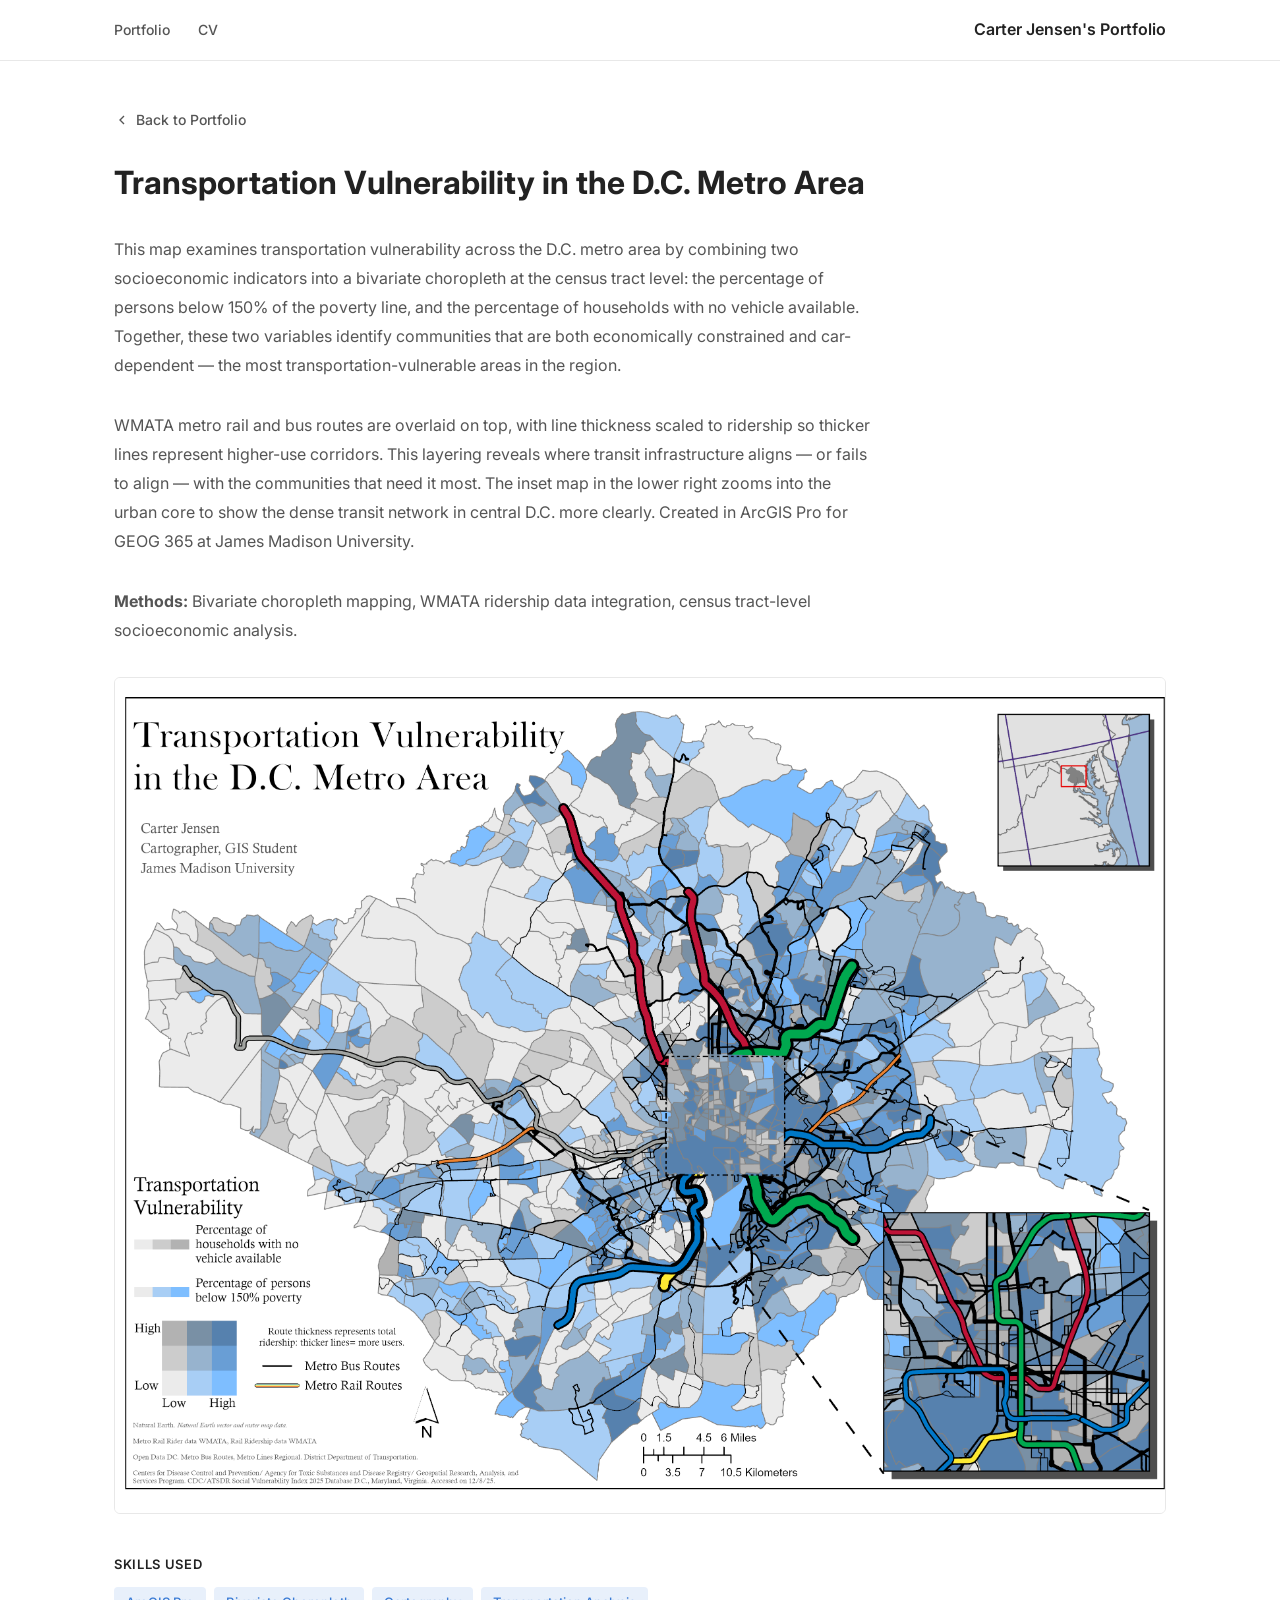
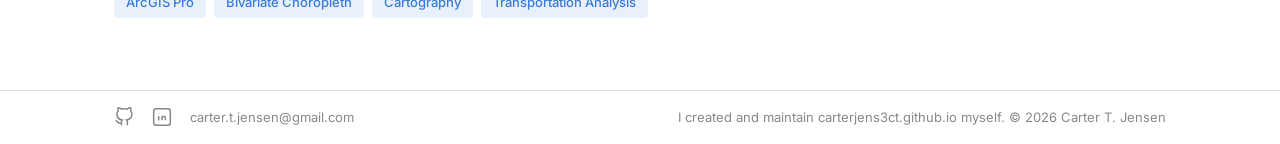
==== projects/dc-transportation-vulnerability.html @ 80cbfb77 "final project additions" ====
<!DOCTYPE html>
<html lang="en">
<head>
  <meta charset="UTF-8" />
  <meta name="viewport" content="width=device-width, initial-scale=1.0" />
  <title>Transportation Vulnerability in the D.C. Metro Area | Carter Jensen</title>
  <link rel="stylesheet" href="../style.css" />
  <link href="https://fonts.googleapis.com/css2?family=Inter:wght@400;500;600;700&display=swap" rel="stylesheet" />
</head>
<body>

  <!-- SECTION: Navigation Bar -->
  <nav class="navbar">
    <div class="nav-container">
      <ul class="nav-links" id="navLinks">
        <li><a href="../index.html">Portfolio</a></li>
        <li><a href="../assets/carter-jensen-cv.pdf" target="_blank" rel="noopener noreferrer">CV</a></li>
      </ul>
      <span class="nav-name">Carter Jensen's Portfolio</span>
      <button class="hamburger" id="hamburger" aria-label="Open menu">
        <span></span><span></span><span></span>
      </button>
    </div>
  </nav>

  <!-- SECTION: Project Detail -->
  <div class="detail-page">
    <div class="section-container">

      <!-- Back link -->
      <a href="../index.html" class="back-link">
        <svg xmlns="http://www.w3.org/2000/svg" viewBox="0 0 24 24" fill="none" stroke="currentColor" stroke-width="2">
          <polyline points="15 18 9 12 15 6"/>
        </svg>
        Back to Portfolio
      </a>

      <h1 class="detail-title">Transportation Vulnerability in the D.C. Metro Area</h1>

      <!-- Description moved to top -->
      <p class="detail-desc">
        This map examines transportation vulnerability across the D.C. metro area by combining two
        socioeconomic indicators into a bivariate choropleth at the census tract level: the percentage
        of persons below 150% of the poverty line, and the percentage of households with no vehicle
        available. Together, these two variables identify communities that are both economically
        constrained and car-dependent — the most transportation-vulnerable areas in the region.
      </p>

      <p class="detail-desc">
        WMATA metro rail and bus routes are overlaid on top, with line thickness scaled to ridership
        so thicker lines represent higher-use corridors. This layering reveals where transit
        infrastructure aligns — or fails to align — with the communities that need it most. The
        inset map in the lower right zooms into the urban core to show the dense transit network
        in central D.C. more clearly. Created in ArcGIS Pro for GEOG 365 at James Madison University.
      </p>

      <p class="detail-desc">
        <strong>Methods:</strong> Bivariate choropleth mapping, WMATA ridership data integration, census tract-level socioeconomic analysis.
      </p>

      <!-- Project image -->
      <img
        src="../assets/projects/dc-transportation-vulnerability.png"
        alt="Bivariate choropleth map of transportation vulnerability in the D.C. metro area"
        class="detail-img"
        onerror="this.style.display='none';"
      />

      <!-- Skills section -->
      <p class="detail-skills-label">Skills Used</p>
      <div class="detail-skills">
        <span class="tag">ArcGIS Pro</span>
        <span class="tag">Bivariate Choropleth</span>
        <span class="tag">Cartography</span>
        <span class="tag">Transportation Analysis</span>
      </div>

    </div>
  </div>

  <!-- SECTION: Footer -->
  <footer class="footer">
    <div class="footer-container">
      <div class="footer-icons">
        <a href="https://github.com/carterjen3ct" target="_blank" rel="noopener noreferrer" class="footer-icon-link" aria-label="GitHub">
          <svg xmlns="http://www.w3.org/2000/svg" viewBox="0 0 24 24" fill="none" stroke="currentColor" stroke-width="1.8">
            <path d="M9 19c-5 1.5-5-2.5-7-3m14 6v-3.87a3.37 3.37 0 0 0-.94-2.61c3.14-.35 6.44-1.54 6.44-7A5.44 5.44 0 0 0 20 4.77 5.07 5.07 0 0 0 19.91 1S18.73.65 16 2.48a13.38 13.38 0 0 0-7 0C6.27.65 5.09 1 5.09 1A5.07 5.07 0 0 0 5 4.77a5.44 5.44 0 0 0-1.5 3.78c0 5.42 3.3 6.61 6.44 7A3.37 3.37 0 0 0 9 18.13V22"/>
          </svg>
        </a>
        <a href="https://www.linkedin.com/in/carter-t-jensen0/" target="_blank" rel="noopener noreferrer" class="footer-icon-link" aria-label="LinkedIn">
          <svg xmlns="http://www.w3.org/2000/svg" viewBox="0 0 24 24" fill="none" stroke="currentColor" stroke-width="1.8">
            <rect x="2" y="2" width="20" height="20" rx="3"/>
            <line x1="8" y1="11" x2="8" y2="16"/>
            <line x1="8" y1="8" x2="8" y2="8.5"/>
            <polyline points="12,11 12,16"/>
            <path d="M12 13a2 2 0 0 1 4 0v3"/>
          </svg>
        </a>
        <!-- Email — plain text address, no icon -->
        <a href="mailto:carter.t.jensen@gmail.com" class="footer-email-link">carter.t.jensen@gmail.com</a>
      </div>
      <p class="footer-text">I created and maintain carterjens3ct.github.io myself. &copy; 2026 Carter T. Jensen</p>
    </div>
  </footer>

  <script src="../script.js"></script>

</body>
</html>
---- style.css ----
/* =============================================
   GLOBAL RESET & BASE STYLES
   Remove default browser spacing and set the
   base font and box-sizing for the whole page.
============================================= */
*, *::before, *::after {
  box-sizing: border-box;
  margin: 0;
  padding: 0;
}

html {
  /* Makes anchor links scroll smoothly instead of jumping */
  scroll-behavior: smooth;
}

body {
  font-family: 'Inter', sans-serif;
  font-size: 16px;
  color: #222222;
  background-color: #ffffff;
  line-height: 1.6;
}

a {
  text-decoration: none;
  color: inherit;
}

img {
  display: block;
  max-width: 100%;
}


/* =============================================
   REUSABLE LAYOUT CONTAINERS
   Centers page content and adds side padding.
   Used inside each section to keep things aligned.
============================================= */
.section-container,
.nav-container,
.hero-container,
.footer-container {
  max-width: 1100px;
  margin: 0 auto;
  padding: 0 24px;
}


/* =============================================
   REUSABLE BUTTON STYLES
   .btn is the base. Add .btn-primary for filled blue,
   .btn-secondary for outlined, .btn-small for compact.
============================================= */
.btn {
  display: inline-block;
  padding: 10px 22px;
  border-radius: 6px;
  font-size: 15px;
  font-weight: 500;
  cursor: pointer;
  transition: opacity 0.15s ease;
  border: none;
}

.btn-primary {
  background-color: #3A7BD5;
  color: #ffffff;
}

.btn-secondary {
  background-color: transparent;
  color: #3A7BD5;
  border: 1.5px solid #3A7BD5;
}

.btn:hover {
  opacity: 0.85;
}

.btn-small {
  padding: 7px 16px;
  font-size: 13px;
}


/* =============================================
   REUSABLE TAG PILL STYLES
   Used on project tiles, detail pages, and popup modals.
============================================= */
.tag {
  font-size: 12px;
  font-weight: 500;
  color: #3A7BD5;
  background-color: #e8f0fb;
  border-radius: 4px;
  padding: 3px 9px;
}


/* =============================================
   NAVIGATION BAR
   Sticky top bar. Links on the left, name on the right.
   Hamburger menu shows on mobile.
============================================= */
.navbar {
  position: sticky;
  top: 0;
  background-color: #ffffff;
  border-bottom: 1px solid #e8e8e8;
  z-index: 100;
}

.nav-container {
  display: flex;
  align-items: center;
  justify-content: space-between;
  height: 60px;
}

/* Left side: nav links */
.nav-links {
  list-style: none;
  display: flex;
  gap: 28px;
}

.nav-links a {
  font-size: 14px;
  font-weight: 500;
  color: #555555;
  transition: color 0.15s ease;
  white-space: nowrap;
}

.nav-links a:hover {
  color: #3A7BD5;
}

/* Right side: site name — plain text, not a link */
.nav-name {
  font-size: 16px;
  font-weight: 600;
  color: #222222;
  white-space: nowrap;
}

/* Hamburger button — hidden on desktop, visible on mobile */
.hamburger {
  display: none;
  flex-direction: column;
  gap: 5px;
  background: none;
  border: none;
  cursor: pointer;
  padding: 4px;
}

.hamburger span {
  display: block;
  width: 22px;
  height: 2px;
  background-color: #333333;
  border-radius: 2px;
}


/* =============================================
   HERO / ABOUT ME SECTION
   Two columns: text on the left, photo on the right.
   Collapses to single column on smaller screens.
============================================= */
.hero {
  padding: 72px 0 64px;
  background-color: #ffffff;
}

.hero-container {
  display: flex;
  align-items: center;
  gap: 56px;
}

.hero-text {
  flex: 1;
}

.hero-text h1 {
  font-size: 42px;
  font-weight: 700;
  color: #222222;
  margin-bottom: 8px;
  line-height: 1.2;
}

.hero-subtitle {
  font-size: 18px;
  font-weight: 600;
  color: #222222;
  margin-bottom: 20px;
}

.hero-bio {
  font-size: 16px;
  color: #555555;
  line-height: 1.7;
  margin-bottom: 12px;
  max-width: 520px;
}

/* "Check out my favorite projects..." line below the bio */
.hero-cta {
  font-size: 15px;
  color: #888888;
  margin-bottom: 28px;
}

/* Row of small icon buttons: GitHub, LinkedIn, CV */
.hero-social {
  display: flex;
  gap: 10px;
  flex-wrap: wrap;
}

.hero-social-link {
  display: inline-flex;
  align-items: center;
  gap: 7px;
  padding: 8px 16px;
  border: 1.5px solid #e0e0e0;
  border-radius: 6px;
  font-size: 14px;
  font-weight: 500;
  color: #444444;
  transition: border-color 0.15s ease, color 0.15s ease;
}

.hero-social-link:hover {
  border-color: #3A7BD5;
  color: #3A7BD5;
}

.hero-social-link svg {
  width: 16px;
  height: 16px;
  flex-shrink: 0;
}

.hero-photo {
  flex-shrink: 0;
}

/* Circular profile photo */
.profile-img {
  width: 200px;
  height: 200px;
  border-radius: 50%;
  object-fit: cover;
  border: 3px solid #e8e8e8;
}

/* Initials fallback — shows when photo file isn't found */
.profile-initials {
  width: 200px;
  height: 200px;
  border-radius: 50%;
  background-color: #e8f0fb;
  border: 3px solid #c6d8f5;
  display: flex;
  align-items: center;
  justify-content: center;
  font-size: 52px;
  font-weight: 700;
  color: #3A7BD5;
}


/* =============================================
   UNIFIED PROJECTS SECTION
   All projects in one 2-column masonry grid.
   Hover shows a dark overlay with title and tools.
   Click navigates to a detail page (full projects)
   or opens the popup modal (simpler maps).
============================================= */
.projects {
  padding: 72px 0;
  background-color: #f5f5f5;
}

/* "My Favorite Projects" section title bar */
.projects-heading {
  font-size: 26px;
  font-weight: 700;
  color: #222222;
  margin-bottom: 32px;
  padding-bottom: 16px;
  border-bottom: 1px solid #e0e0e0;
}

/* === Detail tiles — 2-column masonry, natural image heights === */
.projects-grid {
  column-count: 2;
  column-gap: 16px;
}

/* === Popup tiles — narrower 2-column masonry below the detail tiles === */
.projects-grid-gallery {
  column-count: 2;
  column-gap: 16px;
  max-width: 72%;
  margin: 32px auto 0;
}

/* Base tile styling */
.project-tile {
  break-inside: avoid;
  margin-bottom: 16px;
  cursor: pointer;
  display: block;
}

/* Image container — natural proportions */
.project-tile-img-wrap {
  position: relative;
  width: 100%;
  overflow: hidden;
  border-radius: 6px;
  background-color: #e0e0e0;
}

/* Images show at full natural proportions — no cropping */
.project-tile-img-wrap img {
  width: 100%;
  height: auto;
  display: block;
  transition: transform 0.3s ease;
}

/* Dark overlay — hidden until hover */
.project-tile-overlay {
  position: absolute;
  inset: 0;
  background-color: rgba(0, 0, 0, 0.58);
  display: flex;
  flex-direction: column;
  align-items: center;
  justify-content: center;
  padding: 20px;
  opacity: 0;
  transition: opacity 0.3s ease;
  text-align: center;
  border-radius: 6px;
}

.project-tile:hover .project-tile-overlay {
  opacity: 1;
}

.project-tile:hover .project-tile-img-wrap img {
  transform: scale(1.04);
}

/* Overlay title text */
.project-tile-title {
  color: #ffffff;
  font-size: 16px;
  font-weight: 600;
  line-height: 1.4;
  margin-bottom: 10px;
  padding-bottom: 10px;
  border-bottom: 1px solid rgba(255, 255, 255, 0.35);
  width: 100%;
}

/* Overlay tools/skills text */
.project-tile-tools {
  color: rgba(255, 255, 255, 0.82);
  font-size: 13px;
  line-height: 1.5;
}


/* =============================================
   POPUP MODAL — for simpler gallery maps
   Opens when a popup-type project tile is clicked.
   Populated dynamically by script.js.
============================================= */

/* Dark overlay covering the whole viewport */
.modal-overlay {
  display: none;
  position: fixed;
  inset: 0;
  background-color: rgba(0, 0, 0, 0.6);
  z-index: 200;
  align-items: center;
  justify-content: center;
  padding: 24px;
}

/* JS adds 'open' class to show the modal */
.modal-overlay.open {
  display: flex;
}

/* White content box */
.modal-box {
  background-color: #ffffff;
  border-radius: 8px;
  width: 90vw;
  max-width: 860px;
  max-height: 90vh;
  display: flex;
  flex-direction: column;
  overflow: hidden;
  box-shadow: 0 8px 32px rgba(0, 0, 0, 0.2);
}

/* Header row: title left, X button right */
.modal-header {
  display: flex;
  align-items: center;
  justify-content: space-between;
  padding: 14px 20px;
  border-bottom: 1px solid #e0e0e0;
  flex-shrink: 0;
}

.modal-title {
  font-size: 16px;
  font-weight: 600;
  color: #222222;
}

/* X close button */
.modal-close {
  background: none;
  border: none;
  font-size: 22px;
  line-height: 1;
  color: #555555;
  cursor: pointer;
  padding: 2px 6px;
  transition: color 0.15s ease;
}

.modal-close:hover {
  color: #3A7BD5;
}

/* Scrollable body area inside the popup */
.popup-body {
  overflow-y: auto;
  padding: 24px;
  display: flex;
  flex-direction: column;
  gap: 20px;
}

/* Side-by-side layout — image left, text right (used for tall maps like Japan) */
.popup-body.layout-side {
  flex-direction: row;
  align-items: flex-start;
  gap: 24px;
}

/* When side layout: image takes up the left half */
.popup-body.layout-side .popup-img {
  width: 52%;
  max-height: 75vh;
  flex-shrink: 0;
}

/* When side layout: desc + skills fill the right side */
.popup-content {
  display: flex;
  flex-direction: column;
  gap: 20px;
  flex: 1;
}

/* The map image inside the popup — show full image, no cropping */
.popup-img {
  width: 100%;
  max-height: 55vh;
  object-fit: contain;
  border-radius: 4px;
  background-color: #f5f5f5;
}

.popup-desc {
  font-size: 15px;
  color: #555555;
  line-height: 1.7;
}

/* Skills label + tags row */
.popup-skills-label {
  font-size: 13px;
  font-weight: 600;
  color: #222222;
  margin-bottom: 8px;
}

.popup-skills {
  display: flex;
  flex-wrap: wrap;
  gap: 6px;
}


/* =============================================
   FOOTER BAR
   Icon links on the left, copyright text on the right.
============================================= */
.footer {
  background-color: #ffffff;
  border-top: 1px solid #e0e0e0;
  padding: 16px 0;
}

.footer-container {
  display: flex;
  align-items: center;
  justify-content: space-between;
  gap: 16px;
  flex-wrap: wrap;
}

/* Row of icon links */
.footer-icons {
  display: flex;
  gap: 18px;
  align-items: center;
}

.footer-icon-link {
  color: #888888;
  transition: color 0.15s ease;
  display: flex;
  align-items: center;
}

.footer-icon-link:hover {
  color: #3A7BD5;
}

.footer-icon-link svg {
  width: 20px;
  height: 20px;
}

.footer-text {
  font-size: 13px;
  color: #888888;
}

/* Plain-text email link in the footer — no icon, just the address */
.footer-email-link {
  font-size: 13px;
  color: #888888;
  transition: color 0.15s ease;
}

.footer-email-link:hover {
  color: #3A7BD5;
}


/* =============================================
   PROJECT DETAIL PAGE STYLES
   Used on projects/*.html pages.
   Back link, large title, image or GEE iframe,
   description, skills section.
============================================= */

/* Wrapper for all detail page content */
.detail-page {
  padding: 48px 0 72px;
}

/* ← Back to Portfolio link */
.back-link {
  display: inline-flex;
  align-items: center;
  gap: 6px;
  font-size: 14px;
  font-weight: 500;
  color: #555555;
  margin-bottom: 32px;
  transition: color 0.15s ease;
}

.back-link:hover {
  color: #3A7BD5;
}

.back-link svg {
  width: 16px;
  height: 16px;
}

/* Project title on detail page */
.detail-title {
  font-size: 32px;
  font-weight: 700;
  color: #222222;
  margin-bottom: 32px;
  line-height: 1.25;
  max-width: 800px;
}

/* Large map image on detail page — full width, natural height */
.detail-img {
  width: 100%;
  height: auto;
  border-radius: 6px;
  border: 1px solid #e8e8e8;
  margin-bottom: 40px;
}

/* GEE iframe container on Pakistan detail page */
.detail-gee-wrap {
  width: 100%;
  height: 75vh;
  min-height: 480px;
  border-radius: 6px;
  border: 1px solid #e8e8e8;
  overflow: hidden;
  margin-bottom: 40px;
}

.detail-iframe {
  width: 100%;
  height: 100%;
  border: none;
  display: block;
}

/* Description paragraph */
.detail-desc {
  font-size: 16px;
  color: #555555;
  line-height: 1.8;
  max-width: 760px;
  margin-bottom: 32px;
}

/* "View Project" / GitHub link buttons on detail pages */
.detail-links {
  display: flex;
  gap: 12px;
  flex-wrap: wrap;
  margin-bottom: 40px;
}

/* Skills section */
.detail-skills-label {
  font-size: 13px;
  font-weight: 600;
  color: #222222;
  text-transform: uppercase;
  letter-spacing: 0.05em;
  margin-bottom: 12px;
}

.detail-skills {
  display: flex;
  flex-wrap: wrap;
  gap: 8px;
}

.detail-skills .tag {
  font-size: 13px;
  padding: 5px 12px;
}


/* =============================================
   RESPONSIVE: TABLET (max 900px)
   Projects grid drops to 1 column.
============================================= */
@media (max-width: 900px) {

  .projects-grid {
    column-count: 1;
  }

  .projects-grid-gallery {
    column-count: 1;
    max-width: 100%;
  }

}


/* =============================================
   RESPONSIVE: TABLET/MOBILE (max 768px)
   Hero stacks vertically. Nav collapses to hamburger.
============================================= */
@media (max-width: 768px) {

  .hero {
    padding: 48px 0 40px;
  }

  /* Stack hero columns: photo on top, text below */
  .hero-container {
    flex-direction: column-reverse;
    gap: 32px;
    text-align: center;
  }

  .hero-text h1 {
    font-size: 32px;
  }

  .hero-bio {
    margin-left: auto;
    margin-right: auto;
  }

  .hero-social {
    justify-content: center;
  }

  /* Show hamburger button, hide nav links by default */
  .hamburger {
    display: flex;
  }

  .nav-links {
    display: none;
    position: absolute;
    top: 60px;
    left: 0;
    right: 0;
    background-color: #ffffff;
    flex-direction: column;
    gap: 0;
    border-bottom: 1px solid #e8e8e8;
    padding: 8px 0;
  }

  /* JS adds 'open' class to show the mobile menu */
  .nav-links.open {
    display: flex;
  }

  .nav-links a {
    display: block;
    padding: 12px 24px;
  }

  /* Footer stacks on mobile */
  .footer-container {
    flex-direction: column;
    align-items: flex-start;
    gap: 12px;
  }

  /* Detail page title shrinks on mobile */
  .detail-title {
    font-size: 24px;
  }

}


/* =============================================
   RESPONSIVE: MOBILE (max 480px)
   Everything single column. Font sizes reduce.
============================================= */
@media (max-width: 480px) {

  .hero-text h1 {
    font-size: 26px;
  }

  .hero-subtitle {
    font-size: 17px;
  }

  .hero-social {
    gap: 8px;
  }

  .hero-social-link {
    padding: 7px 12px;
    font-size: 13px;
  }

}
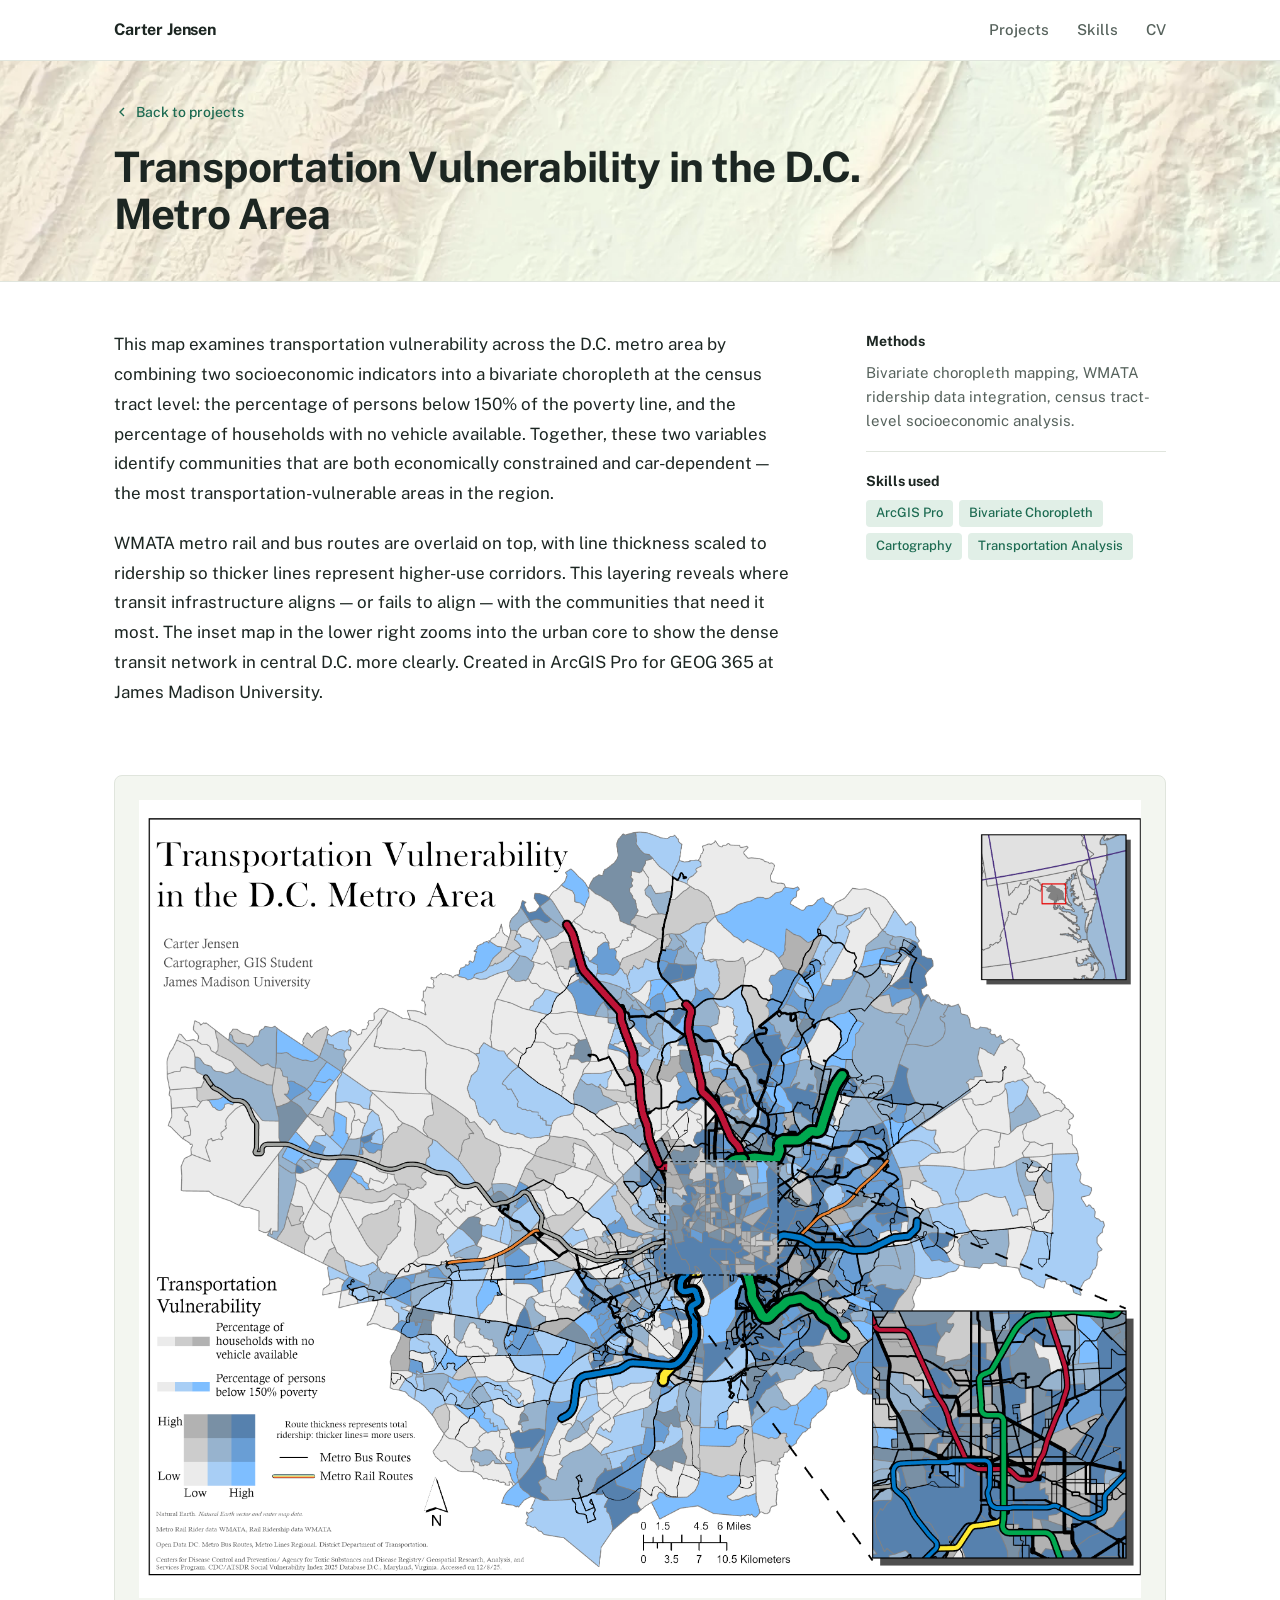
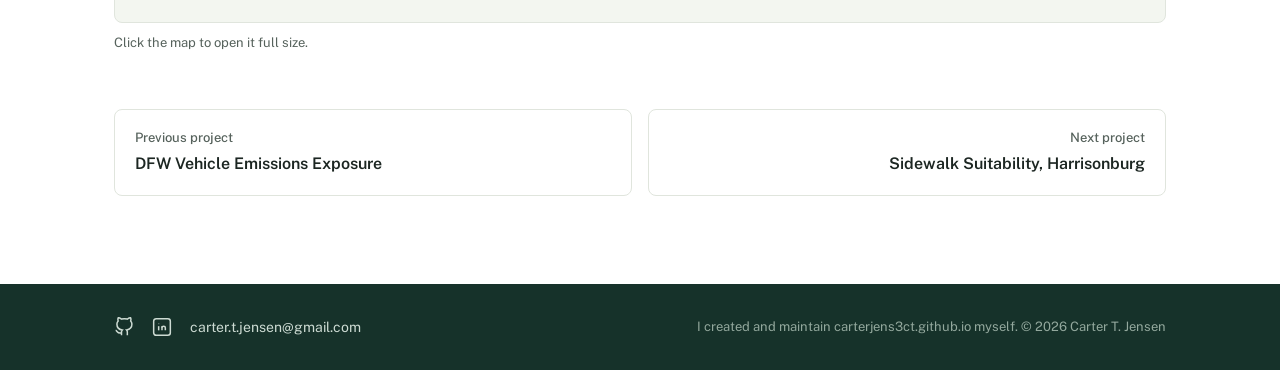
==== commit 9d956fa3: "Ui changes" ====
--- a/projects/dc-transportation-vulnerability.html
+++ b/projects/dc-transportation-vulnerability.html
@@ -5,7 +5,7 @@
   <meta name="viewport" content="width=device-width, initial-scale=1.0" />
   <title>Transportation Vulnerability in the D.C. Metro Area | Carter Jensen</title>
   <link rel="stylesheet" href="../style.css" />
-  <link href="https://fonts.googleapis.com/css2?family=Inter:wght@400;500;600;700&display=swap" rel="stylesheet" />
+  <link href="https://fonts.googleapis.com/css2?family=Public+Sans:wght@400;500;600;700&display=swap" rel="stylesheet" />
 </head>
 <body>
 
@@ -13,67 +13,101 @@
   <nav class="navbar">
     <div class="nav-container">
       <ul class="nav-links" id="navLinks">
-        <li><a href="../index.html">Portfolio</a></li>
+        <li><a href="../index.html#projects">Projects</a></li>
+        <li><a href="../index.html#skills">Skills</a></li>
         <li><a href="../assets/carter-jensen-cv.pdf" target="_blank" rel="noopener noreferrer">CV</a></li>
       </ul>
-      <span class="nav-name">Carter Jensen's Portfolio</span>
+      <span class="nav-name">Carter Jensen</span>
       <button class="hamburger" id="hamburger" aria-label="Open menu">
         <span></span><span></span><span></span>
       </button>
     </div>
   </nav>
 
+  <!-- SECTION: Project Header (tinted band with back link + title) -->
+  <header class="detail-header">
+    <div class="section-container">
+      <a href="../index.html#projects" class="back-link">
+        <svg xmlns="http://www.w3.org/2000/svg" viewBox="0 0 24 24" fill="none" stroke="currentColor" stroke-width="2">
+          <polyline points="15 18 9 12 15 6"/>
+        </svg>
+        Back to projects
+      </a>
+      <h1 class="detail-title">Transportation Vulnerability in the D.C. Metro Area</h1>
+    </div>
+  </header>
+
   <!-- SECTION: Project Detail -->
   <div class="detail-page">
     <div class="section-container">
 
-      <!-- Back link -->
-      <a href="../index.html" class="back-link">
-        <svg xmlns="http://www.w3.org/2000/svg" viewBox="0 0 24 24" fill="none" stroke="currentColor" stroke-width="2">
-          <polyline points="15 18 9 12 15 6"/>
-        </svg>
-        Back to Portfolio
-      </a>
+      <!-- Write-up on the left, methods / skills / links sidebar on the right -->
+      <div class="detail-layout">
 
-      <h1 class="detail-title">Transportation Vulnerability in the D.C. Metro Area</h1>
-
-      <!-- Description moved to top -->
-      <p class="detail-desc">
-        This map examines transportation vulnerability across the D.C. metro area by combining two
+        <div class="detail-body">
+            <p class="detail-desc">
+              This map examines transportation vulnerability across the D.C. metro area by combining two
         socioeconomic indicators into a bivariate choropleth at the census tract level: the percentage
         of persons below 150% of the poverty line, and the percentage of households with no vehicle
         available. Together, these two variables identify communities that are both economically
         constrained and car-dependent — the most transportation-vulnerable areas in the region.
-      </p>
+            </p>
 
-      <p class="detail-desc">
-        WMATA metro rail and bus routes are overlaid on top, with line thickness scaled to ridership
+            <p class="detail-desc">
+              WMATA metro rail and bus routes are overlaid on top, with line thickness scaled to ridership
         so thicker lines represent higher-use corridors. This layering reveals where transit
         infrastructure aligns — or fails to align — with the communities that need it most. The
         inset map in the lower right zooms into the urban core to show the dense transit network
         in central D.C. more clearly. Created in ArcGIS Pro for GEOG 365 at James Madison University.
-      </p>
+            </p>
+        </div>
 
-      <p class="detail-desc">
-        <strong>Methods:</strong> Bivariate choropleth mapping, WMATA ridership data integration, census tract-level socioeconomic analysis.
-      </p>
+        <aside class="detail-aside">
 
-      <!-- Project image -->
-      <img
-        src="../assets/projects/dc-transportation-vulnerability.png"
-        alt="Bivariate choropleth map of transportation vulnerability in the D.C. metro area"
-        class="detail-img"
-        onerror="this.style.display='none';"
-      />
+          <!-- Methods -->
+          <div class="detail-aside-block">
+            <p class="detail-skills-label">Methods</p>
+            <p class="detail-methods">Bivariate choropleth mapping, WMATA ridership data integration, census tract-level socioeconomic analysis.</p>
+          </div>
 
-      <!-- Skills section -->
-      <p class="detail-skills-label">Skills Used</p>
-      <div class="detail-skills">
-        <span class="tag">ArcGIS Pro</span>
-        <span class="tag">Bivariate Choropleth</span>
-        <span class="tag">Cartography</span>
-        <span class="tag">Transportation Analysis</span>
+          <!-- Skills -->
+          <div class="detail-aside-block">
+            <p class="detail-skills-label">Skills used</p>
+            <div class="detail-skills">
+              <span class="tag">ArcGIS Pro</span>
+              <span class="tag">Bivariate Choropleth</span>
+              <span class="tag">Cartography</span>
+              <span class="tag">Transportation Analysis</span>
+            </div>
+          </div>
+
+        </aside>
       </div>
+
+      <!-- Project map — click to open the full-size image in a new tab -->
+      <figure class="detail-figure">
+        <a href="../assets/projects/dc-transportation-vulnerability.png" target="_blank" rel="noopener noreferrer">
+          <img
+            src="../assets/projects/dc-transportation-vulnerability.png"
+            alt="Bivariate choropleth map of transportation vulnerability in the D.C. metro area"
+            class="detail-img"
+            onerror="this.style.display='none';"
+          />
+        </a>
+        <figcaption>Click the map to open it full size.</figcaption>
+      </figure>
+
+      <!-- Previous / next project (loops around) -->
+      <nav class="detail-next" aria-label="More projects">
+        <a href="dfw-emissions.html" class="detail-next-link">
+          <span>Previous project</span>
+          DFW Vehicle Emissions Exposure
+        </a>
+        <a href="sidewalk-suitability.html" class="detail-next-link detail-next-link--right">
+          <span>Next project</span>
+          Sidewalk Suitability, Harrisonburg
+        </a>
+      </nav>
 
     </div>
   </div>
--- a/style.css
+++ b/style.css
@@ -1,3 +1,33 @@
+/* =============================================
+   COLOR + FONT VARIABLES
+   Change a value here and it updates everywhere.
+============================================= */
+:root {
+  /* Palette borrowed from a USGS topo map: forest green, water blue,
+     contour brown, plus plum for code. Each skill category gets one. */
+  --bg:          #ffffff;   /* page background */
+  --soft:        #f3f6f0;   /* pale sage tint for bands and panels */
+  --ink:         #1c2622;   /* main text (green-black) */
+  --muted:       #56625c;   /* secondary text */
+  --line:        #e0e5dd;   /* borders and dividers */
+  --accent:      #1d6b52;   /* forest green: links, buttons, tags */
+  --accent-dark: #15513e;   /* hover for filled buttons */
+  --tag-bg:      #e1efe7;   /* tag pill background */
+  --water:       #2a6aa6;   /* legend color: remote sensing */
+  --earth:       #9a5f2a;   /* legend color: spatial analysis */
+  --plum:        #6b4a8c;   /* legend color: programming */
+  --deep:        #16322a;   /* footer background (deep forest) */
+
+  /* Hero topo map */
+  --topo-line:   #dfceb4;   /* 200 ft contours (USGS-style brown) */
+  --topo-index:  #c19d74;   /* 1,000 ft index contours */
+  --topo-label:  #97714b;   /* elevation numbers */
+  --topo-place:  #2f4a40;   /* town and feature names */
+
+  --font:        'Public Sans', system-ui, -apple-system, 'Segoe UI', sans-serif;
+}
+
+
 /* =============================================
    GLOBAL RESET & BASE STYLES
    Remove default browser spacing and set the
@@ -15,11 +45,12 @@
 }
 
 body {
-  font-family: 'Inter', sans-serif;
+  font-family: var(--font);
   font-size: 16px;
-  color: #222222;
-  background-color: #ffffff;
+  color: var(--ink);
+  background-color: var(--bg);
   line-height: 1.6;
+  -webkit-font-smoothing: antialiased;
 }
 
 a {
@@ -30,6 +61,13 @@
 img {
   display: block;
   max-width: 100%;
+}
+
+/* Visible outline when moving around the page with the keyboard */
+:focus-visible {
+  outline: 2px solid var(--accent);
+  outline-offset: 3px;
+  border-radius: 2px;
 }
 
 
@@ -52,6 +90,7 @@
    REUSABLE BUTTON STYLES
    .btn is the base. Add .btn-primary for filled blue,
    .btn-secondary for outlined, .btn-small for compact.
+   (Used on the project detail pages.)
 ============================================= */
 .btn {
   display: inline-block;
@@ -60,56 +99,67 @@
   font-size: 15px;
   font-weight: 500;
   cursor: pointer;
-  transition: opacity 0.15s ease;
-  border: none;
+  border: 1.5px solid var(--accent);
+  transition: background-color 0.15s ease, color 0.15s ease;
 }
 
 .btn-primary {
-  background-color: #3A7BD5;
+  background-color: var(--accent);
   color: #ffffff;
+}
+
+.btn-primary:hover {
+  background-color: var(--accent-dark);
+  border-color: var(--accent-dark);
 }
 
 .btn-secondary {
   background-color: transparent;
-  color: #3A7BD5;
-  border: 1.5px solid #3A7BD5;
-}
-
-.btn:hover {
-  opacity: 0.85;
+  color: var(--accent);
+}
+
+.btn-secondary:hover {
+  background-color: var(--tag-bg);
 }
 
 .btn-small {
   padding: 7px 16px;
+  font-size: 14px;
+}
+
+
+/* =============================================
+   REUSABLE TAG PILL STYLES
+   Used on project tiles, detail pages, and the popup modal.
+============================================= */
+.tag {
   font-size: 13px;
-}
-
-
-/* =============================================
-   REUSABLE TAG PILL STYLES
-   Used on project tiles, detail pages, and popup modals.
-============================================= */
-.tag {
-  font-size: 12px;
   font-weight: 500;
-  color: #3A7BD5;
-  background-color: #e8f0fb;
+  color: var(--accent);
+  background-color: var(--tag-bg);
   border-radius: 4px;
-  padding: 3px 9px;
+  padding: 3px 10px;
 }
 
 
 /* =============================================
    NAVIGATION BAR
-   Sticky top bar. Links on the left, name on the right.
-   Hamburger menu shows on mobile.
+   Sticky top bar. Name on the left, links on the right.
+   The name comes after the links in the HTML, so
+   CSS "order" moves it to the left.
 ============================================= */
 .navbar {
   position: sticky;
   top: 0;
-  background-color: #ffffff;
-  border-bottom: 1px solid #e8e8e8;
+  background-color: var(--bg);
+  border-bottom: 1px solid var(--line);
   z-index: 100;
+  transition: box-shadow 0.3s ease;
+}
+
+/* script.js adds .scrolled once you scroll down a little */
+.navbar.scrolled {
+  box-shadow: 0 2px 14px rgba(22, 50, 42, 0.08);
 }
 
 .nav-container {
@@ -119,7 +169,17 @@
   height: 60px;
 }
 
-/* Left side: nav links */
+/* Site name — plain text, moved to the left */
+.nav-name {
+  order: -1;
+  font-size: 16px;
+  font-weight: 700;
+  letter-spacing: -0.01em;
+  color: var(--ink);
+  white-space: nowrap;
+}
+
+/* Nav links */
 .nav-links {
   list-style: none;
   display: flex;
@@ -127,23 +187,15 @@
 }
 
 .nav-links a {
-  font-size: 14px;
+  font-size: 15px;
   font-weight: 500;
-  color: #555555;
+  color: var(--muted);
   transition: color 0.15s ease;
   white-space: nowrap;
 }
 
 .nav-links a:hover {
-  color: #3A7BD5;
-}
-
-/* Right side: site name — plain text, not a link */
-.nav-name {
-  font-size: 16px;
-  font-weight: 600;
-  color: #222222;
-  white-space: nowrap;
+  color: var(--accent);
 }
 
 /* Hamburger button — hidden on desktop, visible on mobile */
@@ -161,7 +213,7 @@
   display: block;
   width: 22px;
   height: 2px;
-  background-color: #333333;
+  background-color: var(--ink);
   border-radius: 2px;
 }
 
@@ -169,51 +221,187 @@
 /* =============================================
    HERO / ABOUT ME SECTION
    Two columns: text on the left, photo on the right.
-   Collapses to single column on smaller screens.
+   Faint topographic contour lines sit behind it.
+   Collapses to a single column on smaller screens.
 ============================================= */
 .hero {
-  padding: 72px 0 64px;
-  background-color: #ffffff;
-}
-
+  position: relative;
+  overflow: hidden;
+  padding: 104px 0 96px;
+  background-color: var(--bg);
+  border-bottom: 1px solid var(--line);
+}
+
+/* =============================================
+   HERO TOPO MAP
+   The inline <svg class="hero-contours"> behind the hero.
+   Anchored to the bottom (xMidYMax in the SVG) so the
+   coordinate ticks along the bottom edge stay visible.
+============================================= */
+.hero-contours {
+  position: absolute;
+  inset: 0;
+  width: 100%;
+  height: 100%;
+  pointer-events: none;
+}
+
+/* Shaded relief image (elevation tint + hillshade) under the lines — fades in */
+.topo-relief {
+  opacity: 0;
+  animation: topo-fade 1.2s ease 0.1s forwards;
+}
+
+/* Regular 200 ft contour lines */
+.topo-line {
+  fill: none;
+  stroke: var(--topo-line);
+  stroke-width: 1;
+}
+
+/* Index contours every 1,000 ft — darker and thicker, like a real topo map */
+.topo-index {
+  fill: none;
+  stroke: var(--topo-index);
+  stroke-width: 1.5;
+}
+
+/* Elevation labels + spot heights. The white stroke is a "halo" that
+   cuts the contour line behind the number so it stays readable. */
+.topo-label {
+  font: 600 11px var(--font);
+  letter-spacing: 0.04em;
+  fill: var(--topo-label);
+  paint-order: stroke;
+  stroke: #ffffff;
+  stroke-width: 4px;
+}
+
+/* Spot height triangles */
+.topo-spot {
+  fill: var(--topo-label);
+}
+
+/* Town names (Harrisonburg is --big) */
+.topo-place {
+  font: 500 12px var(--font);
+  fill: var(--topo-place);
+  paint-order: stroke;
+  stroke: #ffffff;
+  stroke-width: 4px;
+}
+
+.topo-place--big {
+  font-size: 14px;
+  font-weight: 700;
+}
+
+/* Town dots */
+.topo-town {
+  fill: var(--topo-place);
+}
+
+.topo-town--big {
+  stroke: #ffffff;
+  stroke-width: 2px;
+}
+
+/* Mountain names — italic, like a USGS map */
+.topo-feature {
+  font: italic 500 13px var(--font);
+  fill: var(--topo-label);
+  paint-order: stroke;
+  stroke: #ffffff;
+  stroke-width: 4px;
+}
+
+/* Region name — wide letter spacing across the valley */
+.topo-region {
+  font: italic 500 15px var(--font);
+  letter-spacing: 0.35em;
+  fill: #8ca597;
+}
+
+/* Coordinate labels and tick marks around the edge */
+.topo-tick {
+  font: 500 10px var(--font);
+  letter-spacing: 0.05em;
+  fill: #9aa89f;
+}
+
+.topo-tickmark {
+  stroke: #c9d2cb;
+  stroke-width: 1;
+}
+
+/* Draw-in on load: every line has pathLength="1", so a dash of length 1
+   with offset 1 hides the line, and animating the offset to 0 draws it.
+   Each path has its own delay (low ground first, summits last). */
+.topo-line,
+.topo-index {
+  stroke-dasharray: 1;
+  stroke-dashoffset: 1;
+  animation: topo-draw 1.8s cubic-bezier(0.4, 0, 0.2, 1) forwards;
+}
+
+/* Labels, spot heights, and ticks fade in once the lines are drawn */
+.topo-fade {
+  opacity: 0;
+  animation: topo-fade 0.8s ease 1.9s forwards;
+}
+
+@keyframes topo-draw {
+  to { stroke-dashoffset: 0; }
+}
+
+@keyframes topo-fade {
+  to { opacity: 1; }
+}
+
+
+/* Keeps the text and photo above the contour lines */
 .hero-container {
+  position: relative;
   display: flex;
   align-items: center;
-  gap: 56px;
+  gap: 64px;
 }
 
 .hero-text {
   flex: 1;
 }
 
+/* Soft map-colored "halo" around the hero text so the contour lines
+   behind it don't hurt readability — same trick maps use for labels */
+.hero-text h1,
+.hero-subtitle,
+.hero-bio {
+  text-shadow: 0 0 3px rgba(244, 245, 234, 0.95), 0 0 10px rgba(244, 245, 234, 0.9), 0 0 22px rgba(244, 245, 234, 0.8);
+}
+
+/* Big name headline */
 .hero-text h1 {
-  font-size: 42px;
+  font-size: 56px;
   font-weight: 700;
-  color: #222222;
-  margin-bottom: 8px;
-  line-height: 1.2;
+  letter-spacing: -0.025em;
+  line-height: 1.05;
+  color: var(--ink);
+  margin-bottom: 14px;
 }
 
 .hero-subtitle {
-  font-size: 18px;
+  font-size: 19px;
   font-weight: 600;
-  color: #222222;
+  color: var(--accent);
   margin-bottom: 20px;
 }
 
 .hero-bio {
-  font-size: 16px;
-  color: #555555;
+  font-size: 17px;
+  color: var(--muted);
   line-height: 1.7;
-  margin-bottom: 12px;
-  max-width: 520px;
-}
-
-/* "Check out my favorite projects..." line below the bio */
-.hero-cta {
-  font-size: 15px;
-  color: #888888;
-  margin-bottom: 28px;
+  margin-bottom: 32px;
+  max-width: 540px;
 }
 
 /* Row of small icon buttons: GitHub, LinkedIn, CV */
@@ -226,19 +414,20 @@
 .hero-social-link {
   display: inline-flex;
   align-items: center;
-  gap: 7px;
-  padding: 8px 16px;
-  border: 1.5px solid #e0e0e0;
+  gap: 8px;
+  padding: 9px 16px;
+  border: 1px solid var(--line);
   border-radius: 6px;
+  background-color: var(--bg);
   font-size: 14px;
   font-weight: 500;
-  color: #444444;
+  color: var(--ink);
   transition: border-color 0.15s ease, color 0.15s ease;
 }
 
 .hero-social-link:hover {
-  border-color: #3A7BD5;
-  color: #3A7BD5;
+  border-color: var(--accent);
+  color: var(--accent);
 }
 
 .hero-social-link svg {
@@ -251,273 +440,503 @@
   flex-shrink: 0;
 }
 
-/* Circular profile photo */
+/* Circular profile photo with a white ring so it sits cleanly on the contours */
+.profile-img,
+.profile-initials {
+  width: 220px;
+  height: 220px;
+  border-radius: 50%;
+  border: 6px solid var(--bg);
+  box-shadow: 0 0 0 1px var(--line);
+}
+
 .profile-img {
-  width: 200px;
-  height: 200px;
-  border-radius: 50%;
   object-fit: cover;
-  border: 3px solid #e8e8e8;
 }
 
 /* Initials fallback — shows when photo file isn't found */
 .profile-initials {
-  width: 200px;
-  height: 200px;
-  border-radius: 50%;
-  background-color: #e8f0fb;
-  border: 3px solid #c6d8f5;
+  background-color: var(--tag-bg);
   display: flex;
   align-items: center;
   justify-content: center;
-  font-size: 52px;
+  font-size: 56px;
   font-weight: 700;
-  color: #3A7BD5;
-}
-
-
-/* =============================================
-   UNIFIED PROJECTS SECTION
-   All projects in one 2-column masonry grid.
-   Hover shows a dark overlay with title and tools.
-   Click navigates to a detail page (full projects)
-   or opens the popup modal (simpler maps).
+  color: var(--accent);
+}
+
+
+/* =============================================
+   SECTION HEADINGS
+   Heading + one short line of help text.
+   --sub is the smaller "More maps" version.
+============================================= */
+.section-head {
+  margin-bottom: 32px;
+}
+
+.section-head h2 {
+  font-size: 32px;
+  font-weight: 700;
+  letter-spacing: -0.02em;
+  line-height: 1.2;
+  margin-bottom: 6px;
+}
+
+.section-head h3 {
+  font-size: 22px;
+  font-weight: 700;
+  letter-spacing: -0.01em;
+  margin-bottom: 4px;
+}
+
+.section-head p {
+  font-size: 15px;
+  color: var(--muted);
+}
+
+/* "More maps" heading sits below the main grid with a divider line */
+.section-head--sub {
+  margin-top: 72px;
+  padding-top: 40px;
+  border-top: 1px solid var(--line);
+}
+
+
+/* =============================================
+   SKILLS SECTION
+   Legend row → featured skills (2 columns, each with
+   "Used in" links) → compact "Other skills" list.
+   Colored squares work like a map legend.
+============================================= */
+.skills {
+  padding: 88px 0;
+  background-color: var(--bg);
+}
+
+/* Legend swatch colors (one per skill category) */
+.swatch {
+  display: inline-block;
+  flex-shrink: 0;
+  width: 12px;
+  height: 12px;
+  border-radius: 2px;
+}
+
+.swatch--gis      { background-color: var(--accent); }
+.swatch--rs       { background-color: var(--water); }
+.swatch--analysis { background-color: var(--earth); }
+.swatch--code     { background-color: var(--plum); }
+
+/* Legend row under the heading */
+.legend {
+  list-style: none;
+  display: flex;
+  flex-wrap: wrap;
+  gap: 8px 24px;
+  margin: -12px 0 28px;
+  font-size: 14px;
+  color: var(--muted);
+}
+
+.legend li {
+  display: flex;
+  align-items: center;
+  gap: 8px;
+}
+
+/* Featured skills — two columns separated by thin lines */
+.skills-featured {
+  display: grid;
+  grid-template-columns: 1fr 1fr;
+  column-gap: 56px;
+}
+
+.skill {
+  padding: 24px 0;
+  border-top: 1px solid var(--line);
+}
+
+.skill h3 {
+  display: flex;
+  align-items: center;
+  gap: 10px;
+  font-size: 18px;
+  font-weight: 700;
+  letter-spacing: -0.01em;
+  margin-bottom: 8px;
+}
+
+/* Certification badge (ArcGIS Pro) */
+.skill-badge {
+  display: inline-block;
+  margin-bottom: 10px;
+  padding: 3px 10px;
+  border: 1px solid var(--accent);
+  border-radius: 4px;
+  font-size: 13px;
+  font-weight: 600;
+  color: var(--accent);
+}
+
+.skill-desc {
+  font-size: 15px;
+  color: var(--muted);
+  line-height: 1.65;
+  margin-bottom: 10px;
+  max-width: 480px;
+}
+
+/* "Used in" line with links to the projects */
+.skill-used {
+  font-size: 14px;
+  color: var(--muted);
+}
+
+.skill-used a {
+  color: var(--accent);
+  font-weight: 500;
+}
+
+.skill-used a:hover {
+  text-decoration: underline;
+}
+
+/* "Other skills" heading */
+.skills-other-title {
+  font-size: 18px;
+  font-weight: 700;
+  margin: 48px 0 16px;
+  padding-top: 32px;
+  border-top: 1px solid var(--line);
+}
+
+/* Other skills — 3 compact columns: swatch, name, one line of detail */
+.skills-other {
+  list-style: none;
+  display: grid;
+  grid-template-columns: repeat(3, 1fr);
+  gap: 20px 40px;
+}
+
+.skills-other li {
+  display: grid;
+  grid-template-columns: 12px 1fr;
+  column-gap: 10px;
+  align-content: start;   /* don't stretch rows when a neighbor is taller */
+  font-size: 14px;
+  color: var(--muted);
+  line-height: 1.55;
+}
+
+/* Square lines up with the skill name */
+.skills-other .swatch {
+  margin-top: 5px;
+}
+
+.skills-other strong {
+  font-size: 15px;
+  color: var(--ink);
+}
+
+/* Detail text sits under the name, lined up with it */
+.skills-other li span:last-child {
+  grid-column: 2;
+}
+
+
+/* =============================================
+   PROJECTS SECTION
+   Gray background. Featured grid on top (first tile
+   full width, rest 2 across), then a 4-across
+   "More maps" row. Titles show as captions under images.
 ============================================= */
 .projects {
-  padding: 72px 0;
-  background-color: #f5f5f5;
-}
-
-/* "My Favorite Projects" section title bar */
-.projects-heading {
-  font-size: 26px;
-  font-weight: 700;
-  color: #222222;
-  margin-bottom: 32px;
-  padding-bottom: 16px;
-  border-bottom: 1px solid #e0e0e0;
-}
-
-/* === Detail tiles — 2-column masonry, natural image heights === */
+  padding: 88px 0 96px;
+  background-color: var(--soft);
+  border-top: 1px solid var(--line);
+}
+
+/* Featured projects grid */
 .projects-grid {
-  column-count: 2;
-  column-gap: 16px;
-}
-
-/* === Popup tiles — narrower 2-column masonry below the detail tiles === */
-.projects-grid-gallery {
-  column-count: 2;
-  column-gap: 16px;
-  max-width: 72%;
-  margin: 32px auto 0;
-}
-
-/* Base tile styling */
+  display: grid;
+  grid-template-columns: 1fr 1fr;
+  gap: 48px 32px;
+}
+
+/* First project spans both columns */
+.project-tile--wide {
+  grid-column: 1 / -1;
+}
+
+/* "More maps" grid — 4 across */
+.maps-grid {
+  display: grid;
+  grid-template-columns: repeat(4, 1fr);
+  gap: 24px;
+}
+
+/* Base tile — used for both <a> tiles and <button> popup tiles.
+   The button reset lines strip default button styling. */
 .project-tile {
-  break-inside: avoid;
-  margin-bottom: 16px;
+  display: block;
+  background: none;
+  border: none;
+  padding: 0;
+  font: inherit;
+  color: inherit;
+  text-align: left;
   cursor: pointer;
+}
+
+/* Image frame — fixed shape so the grid lines up */
+.project-tile-img-wrap {
   display: block;
-}
-
-/* Image container — natural proportions */
-.project-tile-img-wrap {
-  position: relative;
-  width: 100%;
+  aspect-ratio: 4 / 3;
   overflow: hidden;
+  border: 1px solid var(--line);
   border-radius: 6px;
-  background-color: #e0e0e0;
-}
-
-/* Images show at full natural proportions — no cropping */
+  background-color: var(--bg);
+  margin-bottom: 14px;
+  transition: border-color 0.2s ease;
+}
+
+/* Wide featured tile uses a wider frame */
+.project-tile--wide .project-tile-img-wrap {
+  aspect-ratio: 21 / 9;
+}
+
+/* Featured images fill the frame (cropped edges) */
 .project-tile-img-wrap img {
   width: 100%;
-  height: auto;
+  height: 100%;
+  object-fit: cover;
+  transition: transform 0.6s cubic-bezier(0.2, 0.7, 0.2, 1);
+}
+
+/* "More maps" thumbnails show the whole map, like a sheet on white paper */
+.maps-grid .project-tile-img-wrap {
+  aspect-ratio: 1 / 1;
+  padding: 12px;
+}
+
+.maps-grid .project-tile-img-wrap img {
+  object-fit: contain;
+}
+
+/* Caption: project title */
+.project-tile-title {
   display: block;
-  transition: transform 0.3s ease;
-}
-
-/* Dark overlay — hidden until hover */
-.project-tile-overlay {
-  position: absolute;
-  inset: 0;
-  background-color: rgba(0, 0, 0, 0.58);
-  display: flex;
-  flex-direction: column;
-  align-items: center;
-  justify-content: center;
-  padding: 20px;
-  opacity: 0;
-  transition: opacity 0.3s ease;
-  text-align: center;
-  border-radius: 6px;
-}
-
-.project-tile:hover .project-tile-overlay {
-  opacity: 1;
-}
-
+  font-size: 18px;
+  font-weight: 600;
+  line-height: 1.35;
+  color: var(--ink);
+  transition: color 0.2s ease;
+}
+
+/* Smaller title under the "More maps" thumbnails */
+.maps-grid .project-tile-title {
+  font-size: 15px;
+}
+
+/* Caption: tools used, as a row of tag pills */
+.project-tile-tags {
+  display: flex;
+  flex-wrap: wrap;
+  gap: 6px;
+  margin-top: 8px;
+}
+
+/* Hover: frame and title turn accent blue */
+.project-tile:hover .project-tile-img-wrap {
+  border-color: var(--accent);
+}
+
+.project-tile:hover .project-tile-title {
+  color: var(--accent);
+}
+
+/* Slow, small zoom on the image inside the frame */
 .project-tile:hover .project-tile-img-wrap img {
-  transform: scale(1.04);
-}
-
-/* Overlay title text */
-.project-tile-title {
-  color: #ffffff;
-  font-size: 16px;
-  font-weight: 600;
-  line-height: 1.4;
-  margin-bottom: 10px;
-  padding-bottom: 10px;
-  border-bottom: 1px solid rgba(255, 255, 255, 0.35);
-  width: 100%;
-}
-
-/* Overlay tools/skills text */
-.project-tile-tools {
-  color: rgba(255, 255, 255, 0.82);
-  font-size: 13px;
-  line-height: 1.5;
-}
-
-
-/* =============================================
-   POPUP MODAL — for simpler gallery maps
-   Opens when a popup-type project tile is clicked.
-   Populated dynamically by script.js.
-============================================= */
-
-/* Dark overlay covering the whole viewport */
+  transform: scale(1.035);
+}
+
+
+/* =============================================
+   POPUP MODAL — for the "More maps" tiles
+   Map panel on the left, info column on the right.
+   Stacks on mobile. Fades in. Filled by script.js.
+============================================= */
+
+/* Dark overlay covering the whole viewport (hidden until .open) */
 .modal-overlay {
-  display: none;
   position: fixed;
   inset: 0;
-  background-color: rgba(0, 0, 0, 0.6);
+  background-color: rgba(18, 34, 28, 0.7);
   z-index: 200;
+  display: flex;
   align-items: center;
   justify-content: center;
   padding: 24px;
+  opacity: 0;
+  visibility: hidden;
+  transition: opacity 0.2s ease, visibility 0.2s ease;
 }
 
 /* JS adds 'open' class to show the modal */
 .modal-overlay.open {
-  display: flex;
-}
-
-/* White content box */
+  opacity: 1;
+  visibility: visible;
+}
+
+/* White box: two columns (map + info) */
 .modal-box {
-  background-color: #ffffff;
-  border-radius: 8px;
-  width: 90vw;
-  max-width: 860px;
-  max-height: 90vh;
+  position: relative;
+  display: flex;
+  width: 100%;
+  max-width: 1180px;
+  height: min(88vh, 820px);
+  background-color: var(--bg);
+  border-radius: 10px;
+  overflow: hidden;
+  box-shadow: 0 16px 48px rgba(0, 0, 0, 0.25);
+  transform: translateY(12px) scale(0.98);
+  transition: transform 0.3s cubic-bezier(0.2, 0.7, 0.2, 1);
+}
+
+/* Settles into place when the modal opens */
+.modal-overlay.open .modal-box {
+  transform: none;
+}
+
+/* Round X button in the top-right corner */
+.modal-close {
+  position: absolute;
+  top: 12px;
+  right: 12px;
+  z-index: 1;
+  width: 36px;
+  height: 36px;
+  border-radius: 50%;
+  border: 1px solid var(--line);
+  background-color: var(--bg);
+  font-size: 22px;
+  line-height: 1;
+  color: var(--muted);
+  cursor: pointer;
+  transition: color 0.15s ease, border-color 0.15s ease;
+}
+
+.modal-close:hover {
+  color: var(--accent);
+  border-color: var(--accent);
+}
+
+/* Left: tinted panel that holds the map */
+.popup-media {
+  flex: 1;
+  min-width: 0;
+  display: flex;
+  align-items: center;
+  justify-content: center;
+  padding: 24px;
+  background-color: var(--soft);
+}
+
+/* The map — always shown whole, never cropped */
+.popup-img {
+  max-width: 100%;
+  max-height: 100%;
+  object-fit: contain;
+  border: 1px solid var(--line);
+  background-color: var(--bg);
+}
+
+/* Right: fixed-width info column, scrolls if the text is long */
+.popup-info {
+  width: 340px;
+  flex-shrink: 0;
   display: flex;
   flex-direction: column;
-  overflow: hidden;
-  box-shadow: 0 8px 32px rgba(0, 0, 0, 0.2);
-}
-
-/* Header row: title left, X button right */
-.modal-header {
+  padding: 56px 28px 24px;
+  overflow-y: auto;
+  border-left: 1px solid var(--line);
+}
+
+.popup-title {
+  font-size: 22px;
+  font-weight: 700;
+  letter-spacing: -0.01em;
+  line-height: 1.25;
+  margin-bottom: 14px;
+}
+
+.popup-desc {
+  font-size: 15px;
+  color: var(--muted);
+  line-height: 1.7;
+  margin-bottom: 24px;
+}
+
+/* Skills label + tags row */
+.popup-skills-label {
+  font-size: 14px;
+  font-weight: 600;
+  margin-bottom: 8px;
+}
+
+.popup-skills {
+  display: flex;
+  flex-wrap: wrap;
+  gap: 6px;
+  margin-bottom: 24px;
+}
+
+/* "Open full size" button — sits under the tags */
+.popup-full {
+  align-self: flex-start;
+}
+
+/* Previous / next row, pushed to the bottom of the column */
+.popup-nav {
+  margin-top: auto;
+  padding-top: 20px;
+  border-top: 1px solid var(--line);
   display: flex;
   align-items: center;
   justify-content: space-between;
-  padding: 14px 20px;
-  border-bottom: 1px solid #e0e0e0;
-  flex-shrink: 0;
-}
-
-.modal-title {
-  font-size: 16px;
-  font-weight: 600;
-  color: #222222;
-}
-
-/* X close button */
-.modal-close {
+}
+
+.popup-nav-btn {
   background: none;
   border: none;
-  font-size: 22px;
-  line-height: 1;
-  color: #555555;
+  font: inherit;
+  font-size: 14px;
+  font-weight: 600;
+  color: var(--accent);
   cursor: pointer;
-  padding: 2px 6px;
-  transition: color 0.15s ease;
-}
-
-.modal-close:hover {
-  color: #3A7BD5;
-}
-
-/* Scrollable body area inside the popup */
-.popup-body {
-  overflow-y: auto;
-  padding: 24px;
-  display: flex;
-  flex-direction: column;
-  gap: 20px;
-}
-
-/* Side-by-side layout — image left, text right (used for tall maps like Japan) */
-.popup-body.layout-side {
-  flex-direction: row;
-  align-items: flex-start;
-  gap: 24px;
-}
-
-/* When side layout: image takes up the left half */
-.popup-body.layout-side .popup-img {
-  width: 52%;
-  max-height: 75vh;
-  flex-shrink: 0;
-}
-
-/* When side layout: desc + skills fill the right side */
-.popup-content {
-  display: flex;
-  flex-direction: column;
-  gap: 20px;
-  flex: 1;
-}
-
-/* The map image inside the popup — show full image, no cropping */
-.popup-img {
-  width: 100%;
-  max-height: 55vh;
-  object-fit: contain;
-  border-radius: 4px;
-  background-color: #f5f5f5;
-}
-
-.popup-desc {
-  font-size: 15px;
-  color: #555555;
-  line-height: 1.7;
-}
-
-/* Skills label + tags row */
-.popup-skills-label {
+  padding: 6px 0;
+}
+
+.popup-nav-btn:hover {
+  text-decoration: underline;
+}
+
+/* "2 of 4" counter */
+.popup-count {
   font-size: 13px;
-  font-weight: 600;
-  color: #222222;
-  margin-bottom: 8px;
-}
-
-.popup-skills {
-  display: flex;
-  flex-wrap: wrap;
-  gap: 6px;
+  color: var(--muted);
 }
 
 
 /* =============================================
    FOOTER BAR
-   Icon links on the left, copyright text on the right.
+   Deep forest-green band. Icon links on the left,
+   copyright text on the right.
 ============================================= */
 .footer {
-  background-color: #ffffff;
-  border-top: 1px solid #e0e0e0;
-  padding: 16px 0;
+  background-color: var(--deep);
+  padding: 32px 0;
 }
 
 .footer-container {
@@ -535,15 +954,21 @@
   align-items: center;
 }
 
+/* Icon links + email: light text, turn light blue on hover */
+.footer-icon-link,
+.footer-email-link {
+  color: #cddbd3;
+  transition: color 0.15s ease;
+}
+
 .footer-icon-link {
-  color: #888888;
-  transition: color 0.15s ease;
   display: flex;
   align-items: center;
 }
 
-.footer-icon-link:hover {
-  color: #3A7BD5;
+.footer-icon-link:hover,
+.footer-email-link:hover {
+  color: #9fd8bf;
 }
 
 .footer-icon-link svg {
@@ -551,49 +976,44 @@
   height: 20px;
 }
 
+.footer-email-link {
+  font-size: 14px;
+}
+
 .footer-text {
   font-size: 13px;
-  color: #888888;
-}
-
-/* Plain-text email link in the footer — no icon, just the address */
-.footer-email-link {
-  font-size: 13px;
-  color: #888888;
-  transition: color 0.15s ease;
-}
-
-.footer-email-link:hover {
-  color: #3A7BD5;
+  color: #93a89d;
 }
 
 
 /* =============================================
    PROJECT DETAIL PAGE STYLES
    Used on projects/*.html pages.
-   Back link, large title, image or GEE iframe,
-   description, skills section.
-============================================= */
-
-/* Wrapper for all detail page content */
-.detail-page {
-  padding: 48px 0 72px;
-}
-
-/* ← Back to Portfolio link */
+   Tinted header band → write-up + sidebar →
+   big map (or GEE app) → previous/next links.
+============================================= */
+
+/* Band at the top with back link + title. Uses the same shaded-relief
+   image as the home page hero (path is relative to this CSS file). */
+.detail-header {
+  background: var(--soft) url("assets/hero-relief.webp") center / cover;
+  border-bottom: 1px solid var(--line);
+  padding: 40px 0 44px;
+}
+
+/* ← Back to projects link */
 .back-link {
   display: inline-flex;
   align-items: center;
   gap: 6px;
   font-size: 14px;
   font-weight: 500;
-  color: #555555;
-  margin-bottom: 32px;
-  transition: color 0.15s ease;
+  color: var(--accent);
+  margin-bottom: 20px;
 }
 
 .back-link:hover {
-  color: #3A7BD5;
+  text-decoration: underline;
 }
 
 .back-link svg {
@@ -601,34 +1021,115 @@
   height: 16px;
 }
 
-/* Project title on detail page */
+/* Project title */
 .detail-title {
-  font-size: 32px;
+  font-size: 42px;
   font-weight: 700;
-  color: #222222;
-  margin-bottom: 32px;
-  line-height: 1.25;
-  max-width: 800px;
-}
-
-/* Large map image on detail page — full width, natural height */
+  letter-spacing: -0.02em;
+  color: var(--ink);
+  line-height: 1.12;
+  max-width: 820px;
+}
+
+/* Wrapper for everything under the header */
+.detail-page {
+  padding: 48px 0 88px;
+}
+
+/* Two columns: write-up on the left, sidebar on the right */
+.detail-layout {
+  display: grid;
+  grid-template-columns: minmax(0, 1fr) 300px;
+  gap: 56px;
+  margin-bottom: 48px;
+}
+
+/* Description paragraphs */
+.detail-desc {
+  font-size: 17px;
+  color: var(--ink);
+  line-height: 1.75;
+  max-width: 680px;
+  margin-bottom: 20px;
+}
+
+/* Sidebar: stacked blocks separated by lines */
+.detail-aside-block {
+  padding: 18px 0;
+  border-top: 1px solid var(--line);
+}
+
+.detail-aside-block:first-child {
+  padding-top: 0;
+  border-top: none;
+}
+
+/* Small bold labels ("Methods", "Skills used") */
+.detail-skills-label {
+  font-size: 14px;
+  font-weight: 700;
+  color: var(--ink);
+  margin-bottom: 8px;
+}
+
+.detail-methods {
+  font-size: 15px;
+  color: var(--muted);
+  line-height: 1.6;
+}
+
+.detail-skills {
+  display: flex;
+  flex-wrap: wrap;
+  gap: 6px;
+}
+
+/* Link buttons in the sidebar */
+.detail-links {
+  display: flex;
+  gap: 10px;
+  flex-wrap: wrap;
+}
+
+/* Big map image, framed on a tinted panel, links to full size */
+.detail-figure {
+  margin-bottom: 56px;
+}
+
+.detail-figure a {
+  display: block;
+  padding: 24px;
+  background-color: var(--soft);
+  border: 1px solid var(--line);
+  border-radius: 8px;
+  transition: border-color 0.2s ease;
+}
+
+.detail-figure a:hover {
+  border-color: var(--accent);
+}
+
 .detail-img {
   width: 100%;
   height: auto;
-  border-radius: 6px;
-  border: 1px solid #e8e8e8;
-  margin-bottom: 40px;
-}
-
-/* GEE iframe container on Pakistan detail page */
+  background-color: var(--bg);
+}
+
+.detail-figure figcaption {
+  margin-top: 10px;
+  font-size: 13px;
+  color: var(--muted);
+}
+
+/* GEE iframe container on the Pakistan page */
 .detail-gee-wrap {
   width: 100%;
-  height: 75vh;
+  height: 78vh;
   min-height: 480px;
-  border-radius: 6px;
-  border: 1px solid #e8e8e8;
+  border-radius: 8px;
+  border: 1px solid var(--line);
   overflow: hidden;
-  margin-bottom: 40px;
+  margin-bottom: 56px;
 }
 
 .detail-iframe {
@@ -638,58 +1139,139 @@
   display: block;
 }
 
-/* Description paragraph */
-.detail-desc {
+/* Previous / next project cards at the bottom */
+.detail-next {
+  display: grid;
+  grid-template-columns: 1fr 1fr;
+  gap: 16px;
+}
+
+.detail-next-link {
+  display: block;
+  padding: 18px 20px;
+  border: 1px solid var(--line);
+  border-radius: 8px;
   font-size: 16px;
-  color: #555555;
-  line-height: 1.8;
-  max-width: 760px;
-  margin-bottom: 32px;
-}
-
-/* "View Project" / GitHub link buttons on detail pages */
-.detail-links {
-  display: flex;
-  gap: 12px;
-  flex-wrap: wrap;
-  margin-bottom: 40px;
-}
-
-/* Skills section */
-.detail-skills-label {
+  font-weight: 600;
+  color: var(--ink);
+  transition: border-color 0.15s ease, color 0.15s ease;
+}
+
+.detail-next-link--right {
+  text-align: right;
+}
+
+/* Small "Previous project" / "Next project" line */
+.detail-next-link span {
+  display: block;
   font-size: 13px;
-  font-weight: 600;
-  color: #222222;
-  text-transform: uppercase;
-  letter-spacing: 0.05em;
-  margin-bottom: 12px;
-}
-
-.detail-skills {
-  display: flex;
-  flex-wrap: wrap;
-  gap: 8px;
-}
-
-.detail-skills .tag {
-  font-size: 13px;
-  padding: 5px 12px;
+  font-weight: 500;
+  color: var(--muted);
+  margin-bottom: 2px;
+}
+
+.detail-next-link:hover {
+  border-color: var(--accent);
+  color: var(--accent);
+}
+
+
+/* =============================================
+   PAGE MOTION
+   1. Hero (and detail page header) text rises in on load, one line after another.
+   2. Sections, skill groups, and tiles fade up as you scroll to them.
+      script.js adds .reveal, then .in-view when the element is on screen.
+      Without JavaScript nothing is hidden.
+============================================= */
+@keyframes rise-in {
+  from { opacity: 0; transform: translateY(16px); }
+  to   { opacity: 1; transform: none; }
+}
+
+/* Hero lines: name, subtitle, bio, buttons, then the photo */
+.hero-text > *,
+.hero-photo,
+.detail-header .back-link,
+.detail-header .detail-title {
+  animation: rise-in 0.8s cubic-bezier(0.2, 0.7, 0.2, 1) both;
+}
+
+.hero-text > :nth-child(1) { animation-delay: 0.10s; }
+.hero-text > :nth-child(2) { animation-delay: 0.20s; }
+.hero-text > :nth-child(3) { animation-delay: 0.30s; }
+.hero-text > :nth-child(4) { animation-delay: 0.40s; }
+.hero-photo                { animation-delay: 0.35s; }
+.detail-header .detail-title { animation-delay: 0.10s; }
+
+/* Scroll reveal: start slightly lower and invisible... */
+.reveal {
+  opacity: 0;
+  transform: translateY(24px);
+  transition: opacity 0.7s ease, transform 0.7s cubic-bezier(0.2, 0.7, 0.2, 1);
+}
+
+/* ...then settle into place */
+.reveal.in-view {
+  opacity: 1;
+  transform: none;
 }
 
 
 /* =============================================
    RESPONSIVE: TABLET (max 900px)
-   Projects grid drops to 1 column.
+   Featured grid drops to 1 column.
+   "More maps" drops to 2 across.
 ============================================= */
 @media (max-width: 900px) {
 
   .projects-grid {
-    column-count: 1;
-  }
-
-  .projects-grid-gallery {
-    column-count: 1;
-    max-width: 100%;
+    grid-template-columns: 1fr;
+    gap: 40px;
+  }
+
+  /* Wide tile goes back to the normal frame shape */
+  .project-tile--wide .project-tile-img-wrap {
+    aspect-ratio: 4 / 3;
+  }
+
+  .maps-grid {
+    grid-template-columns: repeat(2, 1fr);
+  }
+
+  .skills-featured {
+    grid-template-columns: 1fr;
+  }
+
+  .skills-other {
+    grid-template-columns: 1fr 1fr;
+  }
+
+  /* Detail page sidebar drops below the write-up */
+  .detail-layout {
+    grid-template-columns: 1fr;
+    gap: 24px;
+  }
+
+  /* Popup stacks: map on top, info below, whole box scrolls */
+  .modal-box {
+    flex-direction: column;
+    height: auto;
+    max-height: 90vh;
+    overflow-y: auto;
+  }
+
+  .popup-media {
+    flex: none;
+    height: 55vh;
+    padding: 16px;
+  }
+
+  .popup-info {
+    width: 100%;
+    padding: 24px 20px 20px;
+    border-left: none;
+    border-top: 1px solid var(--line);
+    overflow: visible;
   }
 
 }
@@ -702,7 +1284,7 @@
 @media (max-width: 768px) {
 
   .hero {
-    padding: 48px 0 40px;
+    padding: 56px 0 56px;
   }
 
   /* Stack hero columns: photo on top, text below */
@@ -713,7 +1295,7 @@
   }
 
   .hero-text h1 {
-    font-size: 32px;
+    font-size: 42px;
   }
 
   .hero-bio {
@@ -723,6 +1305,26 @@
 
   .hero-social {
     justify-content: center;
+  }
+
+  .profile-img,
+  .profile-initials {
+    width: 170px;
+    height: 170px;
+  }
+
+  /* Place names would sit on top of the stacked hero text, so hide them */
+  .topo-place,
+  .topo-town,
+  .topo-feature,
+  .topo-region,
+  .topo-label,
+  .topo-spot {
+    display: none;
+  }
+
+  .projects {
+    padding: 64px 0 72px;
   }
 
   /* Show hamburger button, hide nav links by default */
@@ -736,10 +1338,10 @@
     top: 60px;
     left: 0;
     right: 0;
-    background-color: #ffffff;
+    background-color: var(--bg);
     flex-direction: column;
     gap: 0;
-    border-bottom: 1px solid #e8e8e8;
+    border-bottom: 1px solid var(--line);
     padding: 8px 0;
   }
 
@@ -762,7 +1364,11 @@
 
   /* Detail page title shrinks on mobile */
   .detail-title {
-    font-size: 24px;
+    font-size: 30px;
+  }
+
+  .detail-figure a {
+    padding: 12px;
   }
 
 }
@@ -770,12 +1376,12 @@
 
 /* =============================================
    RESPONSIVE: MOBILE (max 480px)
-   Everything single column. Font sizes reduce.
+   Font sizes reduce, social buttons shrink.
 ============================================= */
 @media (max-width: 480px) {
 
   .hero-text h1 {
-    font-size: 26px;
+    font-size: 34px;
   }
 
   .hero-subtitle {
@@ -791,4 +1397,55 @@
     font-size: 13px;
   }
 
-}
+  .section-head h2 {
+    font-size: 26px;
+  }
+
+  .maps-grid {
+    gap: 16px;
+  }
+
+  .skills-other {
+    grid-template-columns: 1fr;
+  }
+
+  /* Previous / next cards stack */
+  .detail-next {
+    grid-template-columns: 1fr;
+  }
+
+  .detail-next-link--right {
+    text-align: left;
+  }
+
+}
+
+
+/* =============================================
+   REDUCED MOTION
+   Turns off transitions and smooth scrolling for
+   people who set "reduce motion" on their device.
+============================================= */
+@media (prefers-reduced-motion: reduce) {
+
+  html {
+    scroll-behavior: auto;
+  }
+
+  *, *::before, *::after {
+    transition: none !important;
+    animation: none !important;
+  }
+
+  /* Show the finished topo map right away */
+  .topo-line,
+  .topo-index {
+    stroke-dashoffset: 0;
+  }
+
+  .topo-fade,
+  .topo-relief {
+    opacity: 1;
+  }
+
+}
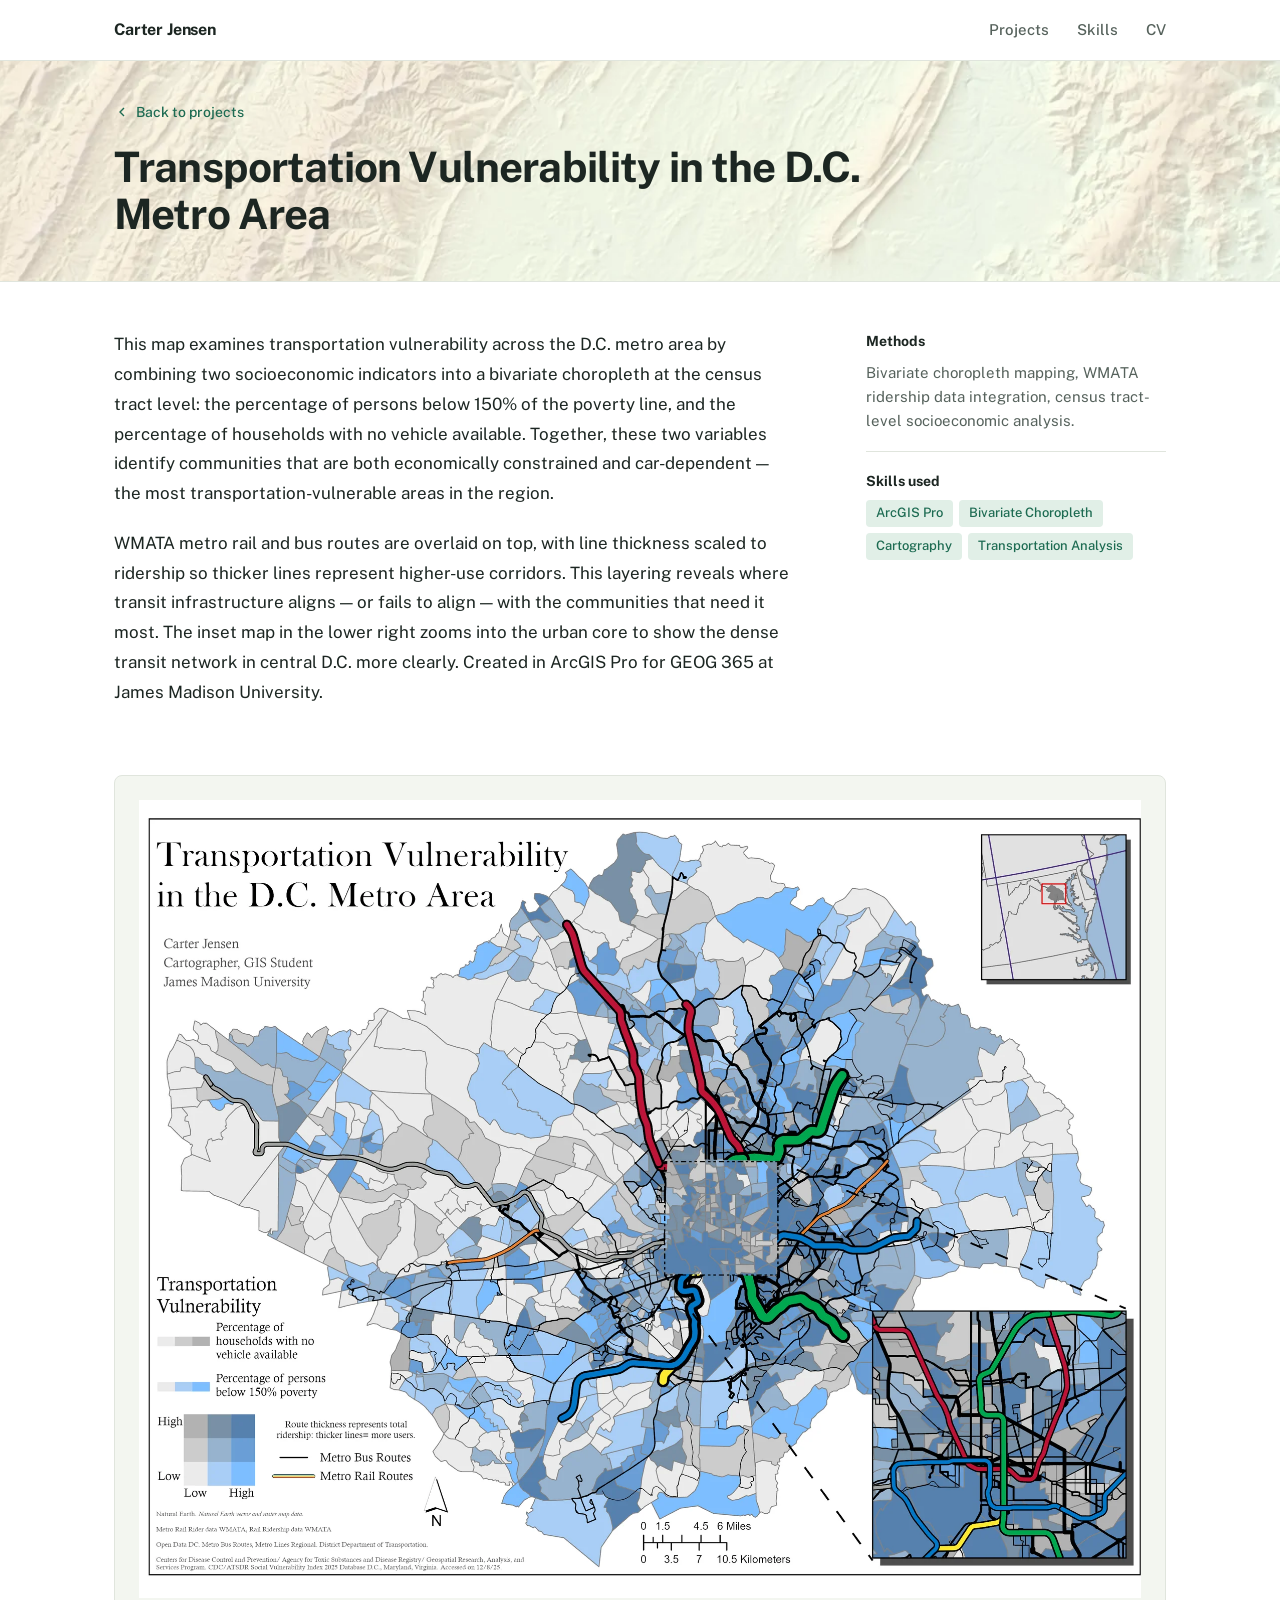
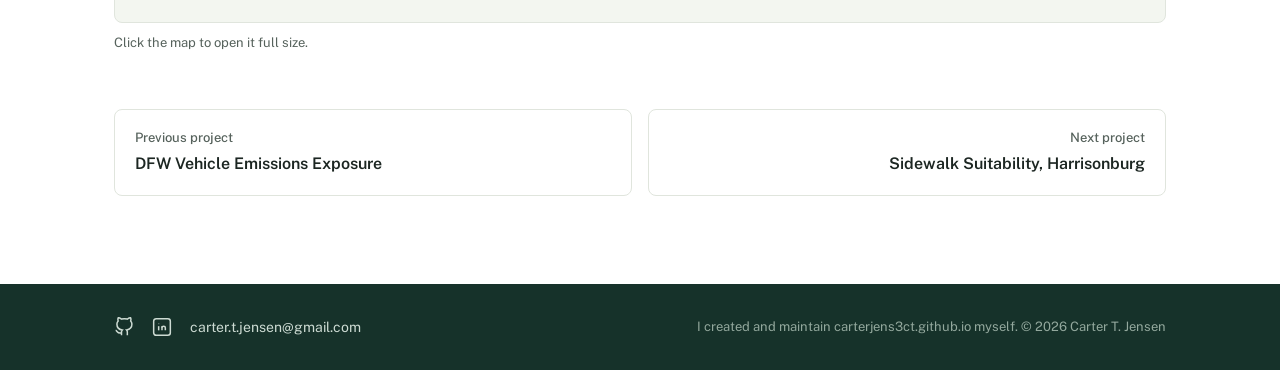
==== commit 1d3244bb: "Loading fixes, mobile ui" ====
--- a/projects/dc-transportation-vulnerability.html
+++ b/projects/dc-transportation-vulnerability.html
@@ -5,9 +5,22 @@
   <meta name="viewport" content="width=device-width, initial-scale=1.0" />
   <title>Transportation Vulnerability in the D.C. Metro Area | Carter Jensen</title>
   <link rel="stylesheet" href="../style.css" />
+
+  <!-- Page description, tab icon, and browser UI color -->
+  <meta name="description" content="A bivariate map of transportation vulnerability in the D.C. metro area." />
+  <meta name="theme-color" content="#1d6b52" />
+  <link rel="icon" href="../assets/favicon.svg" type="image/svg+xml" />
+
+  <!-- Connect to Google Fonts early so the font shows up faster -->
+  <link rel="preconnect" href="https://fonts.googleapis.com" />
+  <link rel="preconnect" href="https://fonts.gstatic.com" crossorigin />
   <link href="https://fonts.googleapis.com/css2?family=Public+Sans:wght@400;500;600;700&display=swap" rel="stylesheet" />
+
 </head>
 <body>
+
+  <!-- Skip link: hidden until focused with Tab, jumps past the nav -->
+  <a class="skip-link" href="#main">Skip to content</a>
 
   <!-- SECTION: Navigation Bar -->
   <nav class="navbar">
@@ -17,12 +30,14 @@
         <li><a href="../index.html#skills">Skills</a></li>
         <li><a href="../assets/carter-jensen-cv.pdf" target="_blank" rel="noopener noreferrer">CV</a></li>
       </ul>
-      <span class="nav-name">Carter Jensen</span>
-      <button class="hamburger" id="hamburger" aria-label="Open menu">
+      <a href="../index.html" class="nav-name">Carter Jensen</a>
+      <button class="hamburger" id="hamburger" aria-label="Menu" aria-controls="navLinks" aria-expanded="false">
         <span></span><span></span><span></span>
       </button>
     </div>
   </nav>
+
+  <main id="main">
 
   <!-- SECTION: Project Header (tinted band with back link + title) -->
   <header class="detail-header">
@@ -88,7 +103,8 @@
       <figure class="detail-figure">
         <a href="../assets/projects/dc-transportation-vulnerability.png" target="_blank" rel="noopener noreferrer">
           <img
-            src="../assets/projects/dc-transportation-vulnerability.png"
+            src="../assets/projects/web/dc-transportation-vulnerability.webp"
+            width="2000" height="1591" loading="lazy" decoding="async"
             alt="Bivariate choropleth map of transportation vulnerability in the D.C. metro area"
             class="detail-img"
             onerror="this.style.display='none';"
@@ -111,6 +127,8 @@
 
     </div>
   </div>
+
+  </main>
 
   <!-- SECTION: Footer -->
   <footer class="footer">
--- a/style.css
+++ b/style.css
@@ -63,6 +63,28 @@
   max-width: 100%;
 }
 
+/* Sections reached from nav links stop below the sticky navbar, not under it */
+[id] {
+  scroll-margin-top: 76px;
+}
+
+/* "Skip to content" link — off screen until a keyboard user tabs to it */
+.skip-link {
+  position: absolute;
+  top: -48px;
+  left: 16px;
+  z-index: 300;
+  padding: 8px 14px;
+  border-radius: 0 0 6px 6px;
+  background-color: var(--accent);
+  color: #ffffff;
+  font-weight: 600;
+}
+
+.skip-link:focus {
+  top: 0;
+}
+
 /* Visible outline when moving around the page with the keyboard */
 :focus-visible {
   outline: 2px solid var(--accent);
@@ -169,7 +191,7 @@
   height: 60px;
 }
 
-/* Site name — plain text, moved to the left */
+/* Site name — links home, moved to the left */
 .nav-name {
   order: -1;
   font-size: 16px;
@@ -510,8 +532,9 @@
    Colored squares work like a map legend.
 ============================================= */
 .skills {
-  padding: 88px 0;
+  padding: 72px 0;
   background-color: var(--bg);
+  border-top: 1px solid var(--line);   /* separates it from the tinted projects band above */
 }
 
 /* Legend swatch colors (one per skill category) */
@@ -545,15 +568,15 @@
   gap: 8px;
 }
 
-/* Featured skills — two columns separated by thin lines */
+/* Featured skills — three compact columns separated by thin lines */
 .skills-featured {
   display: grid;
-  grid-template-columns: 1fr 1fr;
-  column-gap: 56px;
+  grid-template-columns: repeat(3, 1fr);
+  column-gap: 40px;
 }
 
 .skill {
-  padding: 24px 0;
+  padding: 18px 0;
   border-top: 1px solid var(--line);
 }
 
@@ -561,35 +584,32 @@
   display: flex;
   align-items: center;
   gap: 10px;
-  font-size: 18px;
+  font-size: 16px;
   font-weight: 700;
-  letter-spacing: -0.01em;
-  margin-bottom: 8px;
+  margin-bottom: 6px;
 }
 
 /* Certification badge (ArcGIS Pro) */
 .skill-badge {
   display: inline-block;
-  margin-bottom: 10px;
-  padding: 3px 10px;
+  margin-bottom: 6px;
+  padding: 1px 8px;
   border: 1px solid var(--accent);
   border-radius: 4px;
-  font-size: 13px;
+  font-size: 12px;
   font-weight: 600;
   color: var(--accent);
 }
 
 .skill-desc {
-  font-size: 15px;
+  font-size: 14px;
   color: var(--muted);
-  line-height: 1.65;
-  margin-bottom: 10px;
-  max-width: 480px;
-}
-
-/* "Used in" line with links to the projects */
+  margin-bottom: 4px;
+}
+
+/* Links to the projects where the skill shows up */
 .skill-used {
-  font-size: 14px;
+  font-size: 13px;
   color: var(--muted);
 }
 
@@ -602,46 +622,35 @@
   text-decoration: underline;
 }
 
-/* "Other skills" heading */
-.skills-other-title {
-  font-size: 18px;
+/* "Other skills" — one wrapping row of names */
+.skills-other {
+  display: flex;
+  flex-wrap: wrap;
+  align-items: center;
+  gap: 10px 28px;
+  margin-top: 8px;
+  padding-top: 18px;
+  border-top: 1px solid var(--line);
+}
+
+.skills-other h3 {
+  font-size: 14px;
   font-weight: 700;
-  margin: 48px 0 16px;
-  padding-top: 32px;
-  border-top: 1px solid var(--line);
-}
-
-/* Other skills — 3 compact columns: swatch, name, one line of detail */
-.skills-other {
+}
+
+.skills-other ul {
   list-style: none;
-  display: grid;
-  grid-template-columns: repeat(3, 1fr);
-  gap: 20px 40px;
+  display: flex;
+  flex-wrap: wrap;
+  gap: 8px 22px;
 }
 
 .skills-other li {
-  display: grid;
-  grid-template-columns: 12px 1fr;
-  column-gap: 10px;
-  align-content: start;   /* don't stretch rows when a neighbor is taller */
+  display: flex;
+  align-items: center;
+  gap: 8px;
   font-size: 14px;
   color: var(--muted);
-  line-height: 1.55;
-}
-
-/* Square lines up with the skill name */
-.skills-other .swatch {
-  margin-top: 5px;
-}
-
-.skills-other strong {
-  font-size: 15px;
-  color: var(--ink);
-}
-
-/* Detail text sits under the name, lined up with it */
-.skills-other li span:last-child {
-  grid-column: 2;
 }
 
 
@@ -1239,10 +1248,6 @@
   }
 
   .skills-featured {
-    grid-template-columns: 1fr;
-  }
-
-  .skills-other {
     grid-template-columns: 1fr 1fr;
   }
 
@@ -1263,7 +1268,7 @@
   .popup-media {
     flex: none;
     height: 55vh;
-    padding: 16px;
+    padding: 60px 16px 16px;   /* top room so the X button doesn't cover the map */
   }
 
   .popup-info {
@@ -1313,13 +1318,15 @@
     height: 170px;
   }
 
-  /* Place names would sit on top of the stacked hero text, so hide them */
+  /* Map labels would sit on top of the stacked hero text (or get cut off at the edge), so hide them */
   .topo-place,
   .topo-town,
   .topo-feature,
   .topo-region,
   .topo-label,
-  .topo-spot {
+  .topo-spot,
+  .topo-tick,
+  .topo-tickmark {
     display: none;
   }
 
@@ -1367,6 +1374,13 @@
     font-size: 30px;
   }
 
+  /* Shorter Earth Engine embed on phones so it doesn't trap page scrolling
+     (the "Open the app" button opens it full screen) */
+  .detail-gee-wrap {
+    height: 60vh;
+    min-height: 360px;
+  }
+
   .detail-figure a {
     padding: 12px;
   }
@@ -1405,7 +1419,7 @@
     gap: 16px;
   }
 
-  .skills-other {
+  .skills-featured {
     grid-template-columns: 1fr;
   }
 
